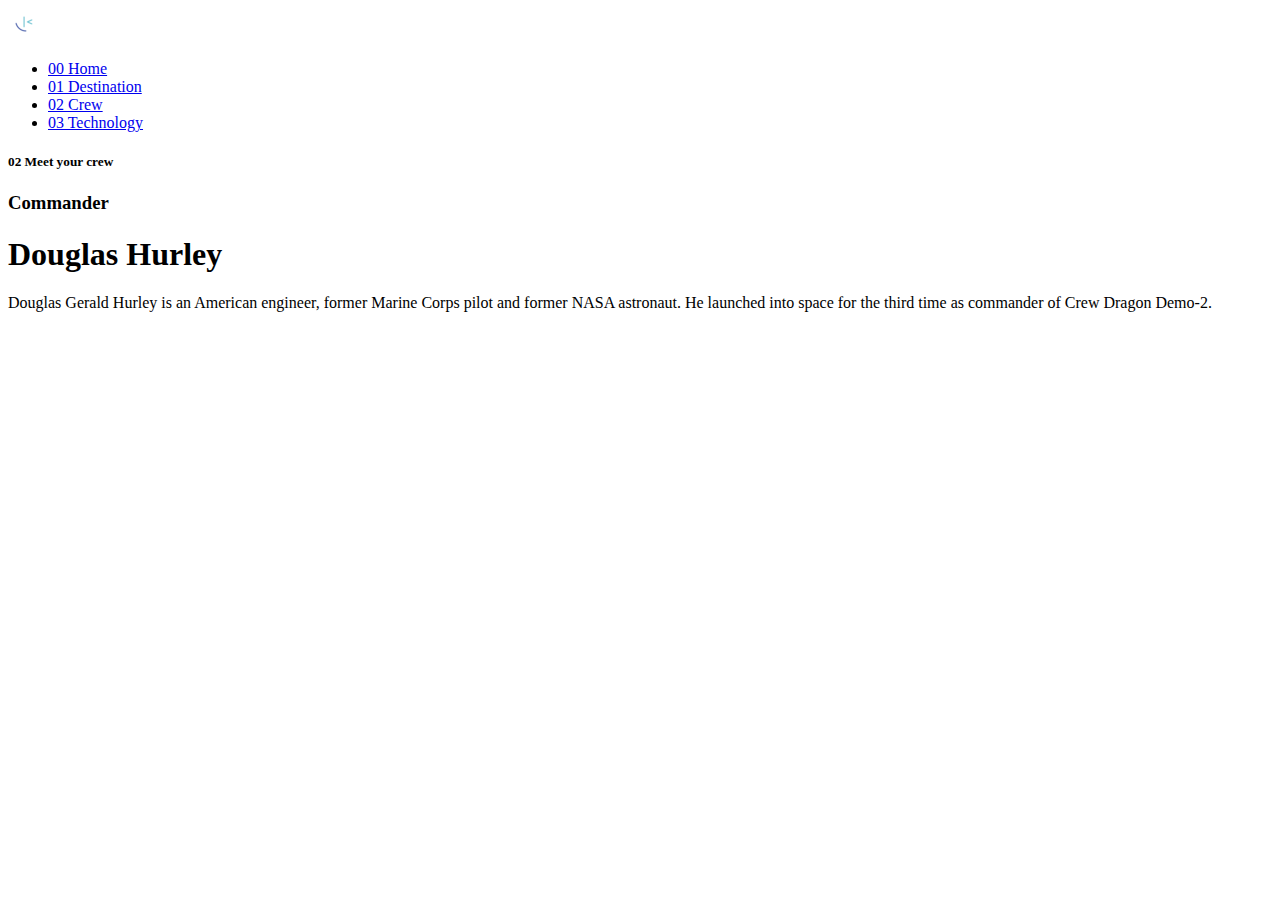
==== crew-commander.html @ bcd0311e "Committing some sass updates and html updates" ====
<!DOCTYPE html>
<html lang="en">
<head>
  <meta charset="UTF-8">
  <meta name="viewport" content="width=device-width, initial-scale=1.0">

  <link rel="icon" type="image/png" sizes="32x32" href="./assets/favicon-32x32.png">
  
  <title>Frontend Mentor | Space tourism website</title>
</head>
<body>
  <header>
    <nav>
      <img src="assets\favicon-32x32.png" alt="logo">
      <ul>
        <li><a href="index.html">00 Home</a></li>
        <li><a href="destination-moon.html">01 Destination</a></li>
        <li><a href="crew-commander.html">02 Crew</a></li>
        <li><a href="technology-vehicle.html">03 Technology</a></li>
      </ul>
    </nav>
  </header>
  <main>
  <h5>02 Meet your crew</h5>

  <h3>Commander</h3>
  <h1>Douglas Hurley</h1>

 <p>Douglas Gerald Hurley is an American engineer, former Marine Corps pilot 
  and former NASA astronaut. He launched into space for the third time as 
  commander of Crew Dragon Demo-2.</p> 
  <div class="mode" id="mode">
  <span></span> <span></span> <span></span> <span></span>
</div>
</main>
</body>
</html>
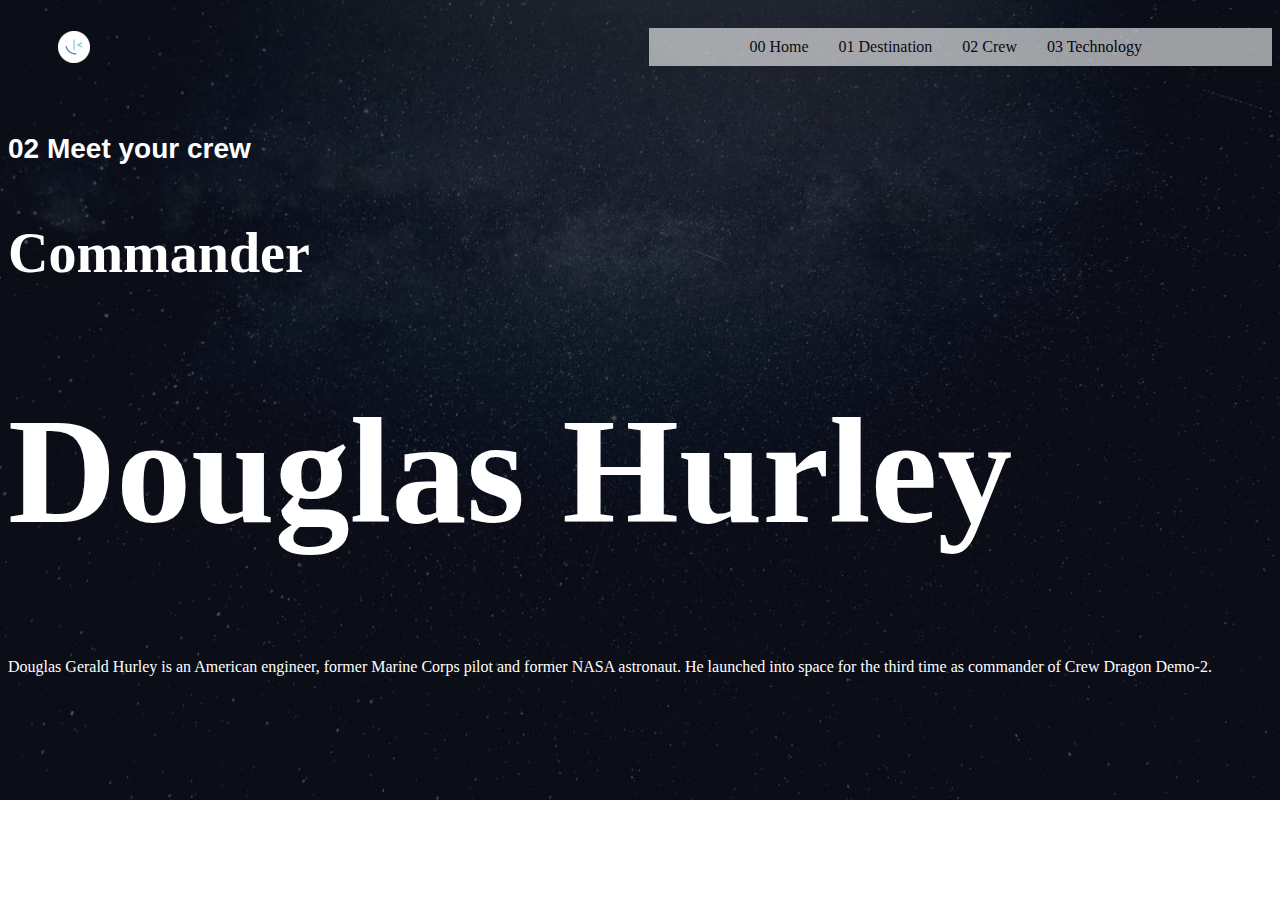
==== commit d46e74e5: "Committing some sass updates and html updates" ====
--- a/crew-commander.html
+++ b/crew-commander.html
@@ -5,7 +5,7 @@
   <meta name="viewport" content="width=device-width, initial-scale=1.0">
 
   <link rel="icon" type="image/png" sizes="32x32" href="./assets/favicon-32x32.png">
-  
+  <link rel="stylesheet" href="styles\destination.css">
   <title>Frontend Mentor | Space tourism website</title>
 </head>
 <body>
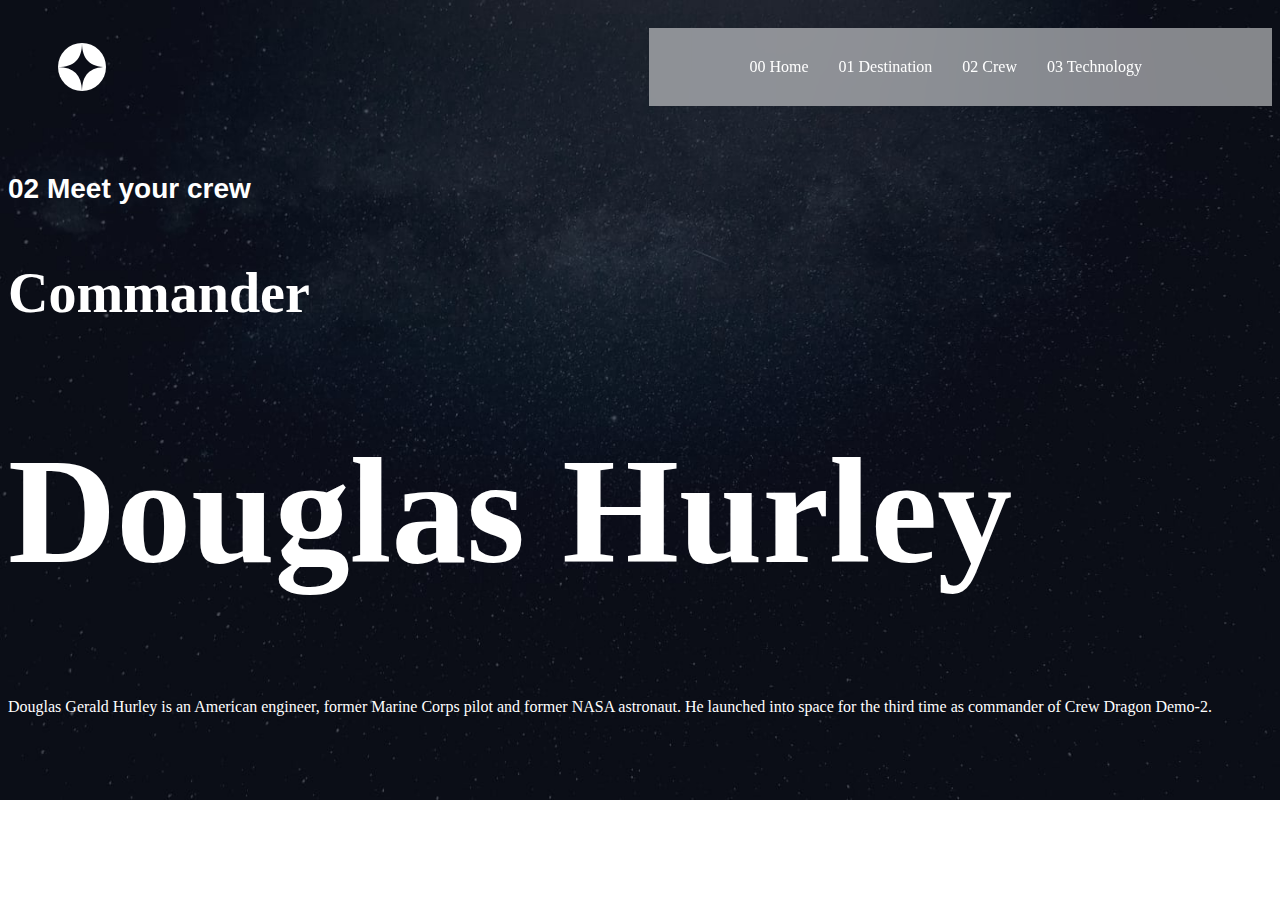
==== commit 872df99e: "Made some updates to the html  and the destination sass file" ====
--- a/crew-commander.html
+++ b/crew-commander.html
@@ -11,7 +11,7 @@
 <body>
   <header>
     <nav>
-      <img src="assets\favicon-32x32.png" alt="logo">
+      <img src="./assets/shared/logo.svg" alt="logo">
       <ul>
         <li><a href="index.html">00 Home</a></li>
         <li><a href="destination-moon.html">01 Destination</a></li>
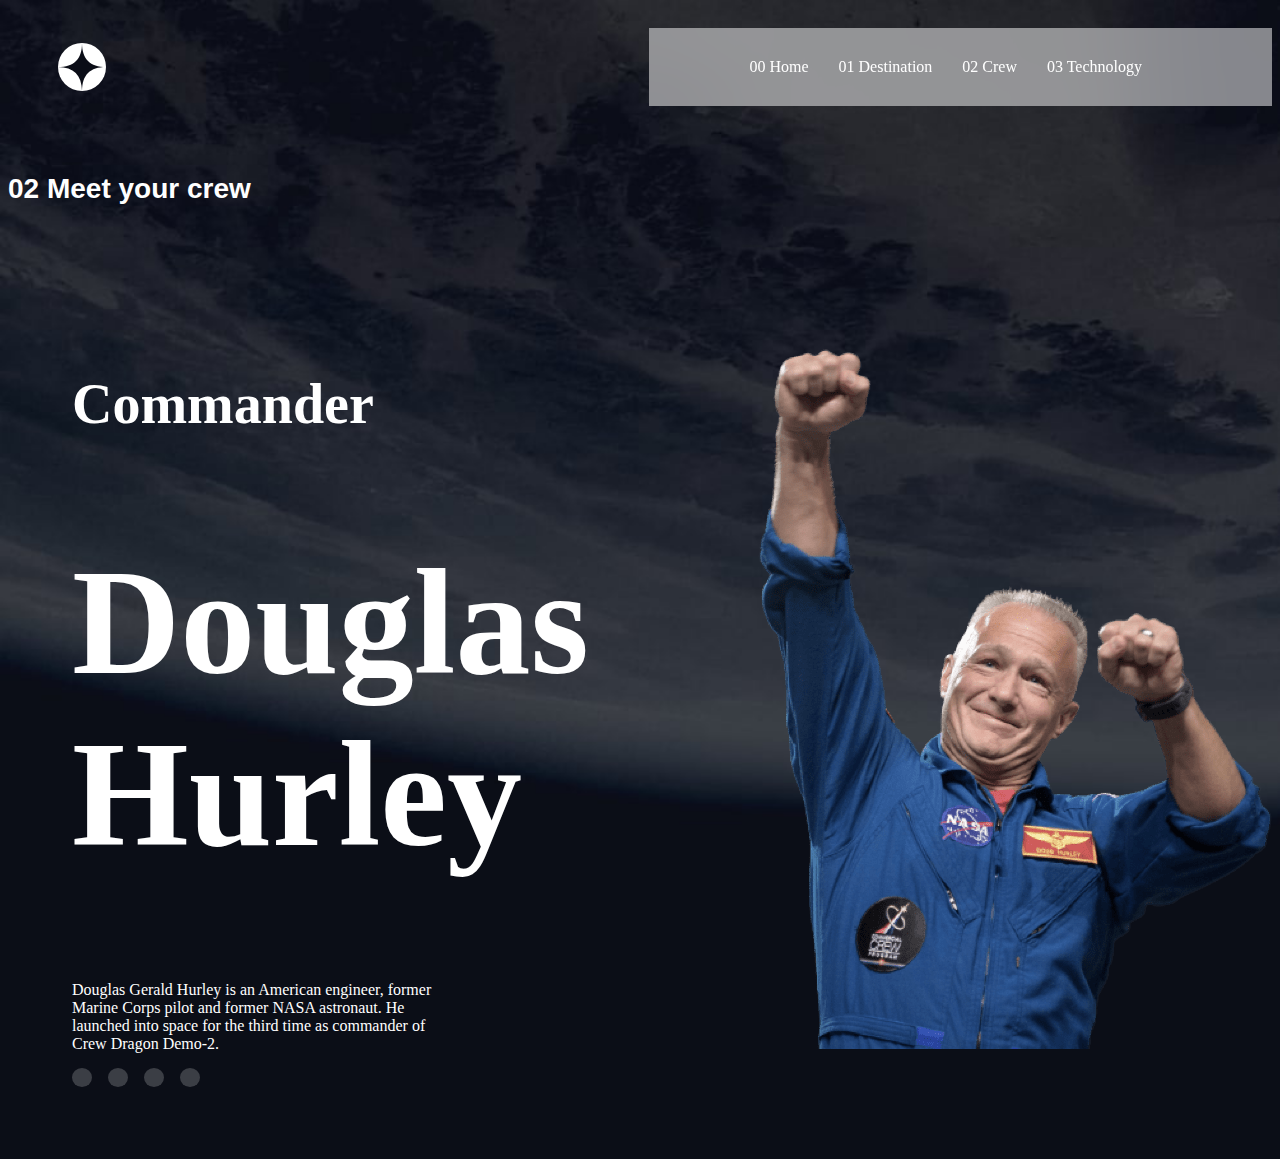
==== commit 5fef3ee5: "adding mobile and tablet responsiveness" ====
--- a/crew-commander.html
+++ b/crew-commander.html
@@ -5,7 +5,7 @@
   <meta name="viewport" content="width=device-width, initial-scale=1.0">
 
   <link rel="icon" type="image/png" sizes="32x32" href="./assets/favicon-32x32.png">
-  <link rel="stylesheet" href="styles\destination.css">
+  <link rel="stylesheet" href="styles\crew.css">
   <title>Frontend Mentor | Space tourism website</title>
 </head>
 <body>
@@ -23,6 +23,11 @@
   <main>
   <h5>02 Meet your crew</h5>
 
+<div class="overall">
+  <div class="crew">
+    <img src="assets/crew/image-douglas-hurley.png" alt="Douglas">
+  </div>
+  <div class="content">
   <h3>Commander</h3>
   <h1>Douglas Hurley</h1>
 
@@ -30,7 +35,9 @@
   and former NASA astronaut. He launched into space for the third time as 
   commander of Crew Dragon Demo-2.</p> 
   <div class="mode" id="mode">
-  <span></span> <span></span> <span></span> <span></span>
+  <span><a title="Commander" href="crew-commander.html"></a></span> <span><a title="Specialist" href="crew-specialist.html"></a></span> <span><a title="Pilot" href="crew-pilot.html"></a></span> <span><a title="Engineer" href="crew-engineer.html"></a></span>
+</div>
+</div>
 </div>
 </main>
 </body>
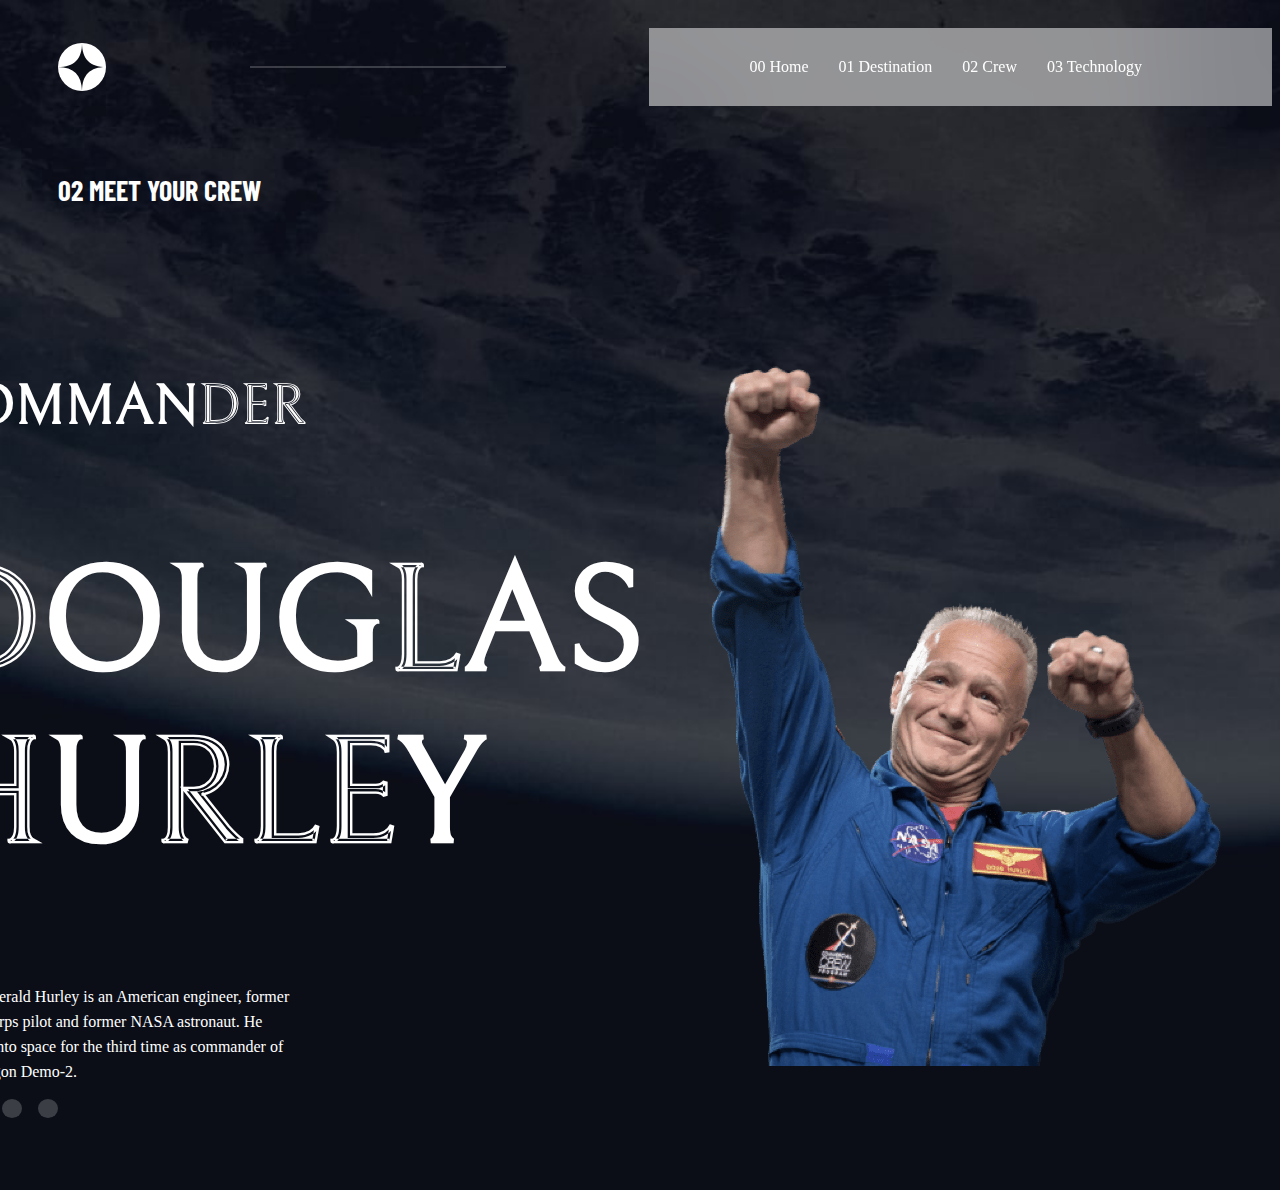
==== commit 0903ca85: "Made some updates to the html  and the destination sass file" ====
--- a/crew-commander.html
+++ b/crew-commander.html
@@ -3,7 +3,9 @@
 <head>
   <meta charset="UTF-8">
   <meta name="viewport" content="width=device-width, initial-scale=1.0">
-
+  <link rel="preconnect" href="https://fonts.googleapis.com">
+  <link rel="preconnect" href="https://fonts.gstatic.com" crossorigin>
+  <link href="https://fonts.googleapis.com/css2?family=Barlow+Condensed&family=Bellefair&display=swap" rel="stylesheet">
   <link rel="icon" type="image/png" sizes="32x32" href="./assets/favicon-32x32.png">
   <link rel="stylesheet" href="styles\crew.css">
   <title>Frontend Mentor | Space tourism website</title>
@@ -12,6 +14,7 @@
   <header>
     <nav>
       <img src="./assets/shared/logo.svg" alt="logo">
+      <hr>
       <ul>
         <li><a href="index.html">00 Home</a></li>
         <li><a href="destination-moon.html">01 Destination</a></li>
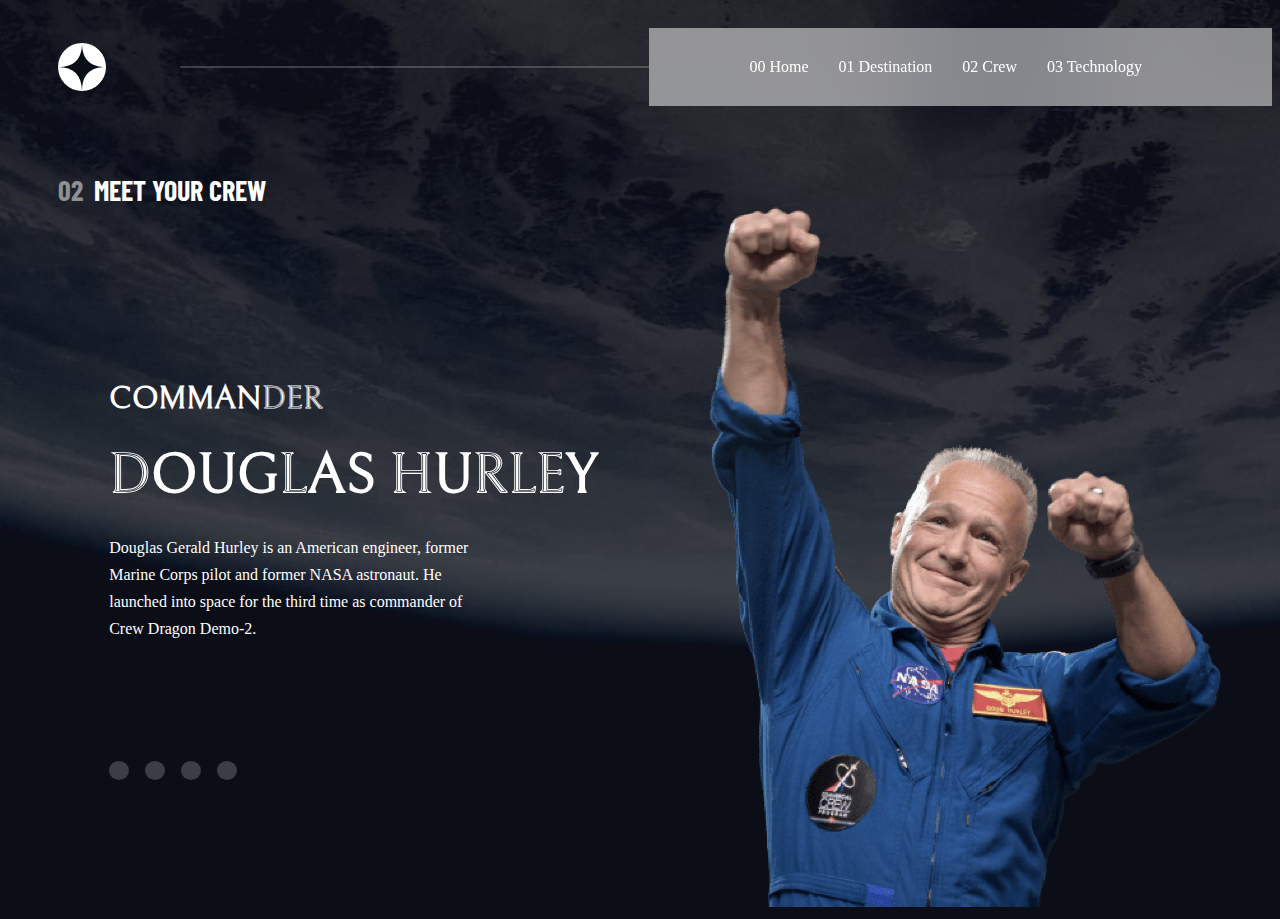
==== commit 94f9625a: "updates for pc responsivesess" ====
--- a/crew-commander.html
+++ b/crew-commander.html
@@ -24,21 +24,21 @@
     </nav>
   </header>
   <main>
-  <h5>02 Meet your crew</h5>
+  <h5><span>02</span> Meet your crew</h5>
 
 <div class="overall">
   <div class="crew">
     <img src="assets/crew/image-douglas-hurley.png" alt="Douglas">
   </div>
-  <div class="content">
-  <h3>Commander</h3>
-  <h1>Douglas Hurley</h1>
+  <div id="content" class="content">
+  <h4>Commander</h4>
+  <h3>Douglas Hurley</h3>
 
  <p>Douglas Gerald Hurley is an American engineer, former Marine Corps pilot 
   and former NASA astronaut. He launched into space for the third time as 
   commander of Crew Dragon Demo-2.</p> 
   <div class="mode" id="mode">
-  <span><a title="Commander" href="crew-commander.html"></a></span> <span><a title="Specialist" href="crew-specialist.html"></a></span> <span><a title="Pilot" href="crew-pilot.html"></a></span> <span><a title="Engineer" href="crew-engineer.html"></a></span>
+  <span><a title="Commander" href="crew-commander.html#content"></a></span> <span><a title="Specialist" href="crew-specialist.html#content"></a></span> <span><a title="Pilot" href="crew-pilot.html#content"></a></span> <span><a title="Engineer" href="crew-engineer.html#content"></a></span>
 </div>
 </div>
 </div>
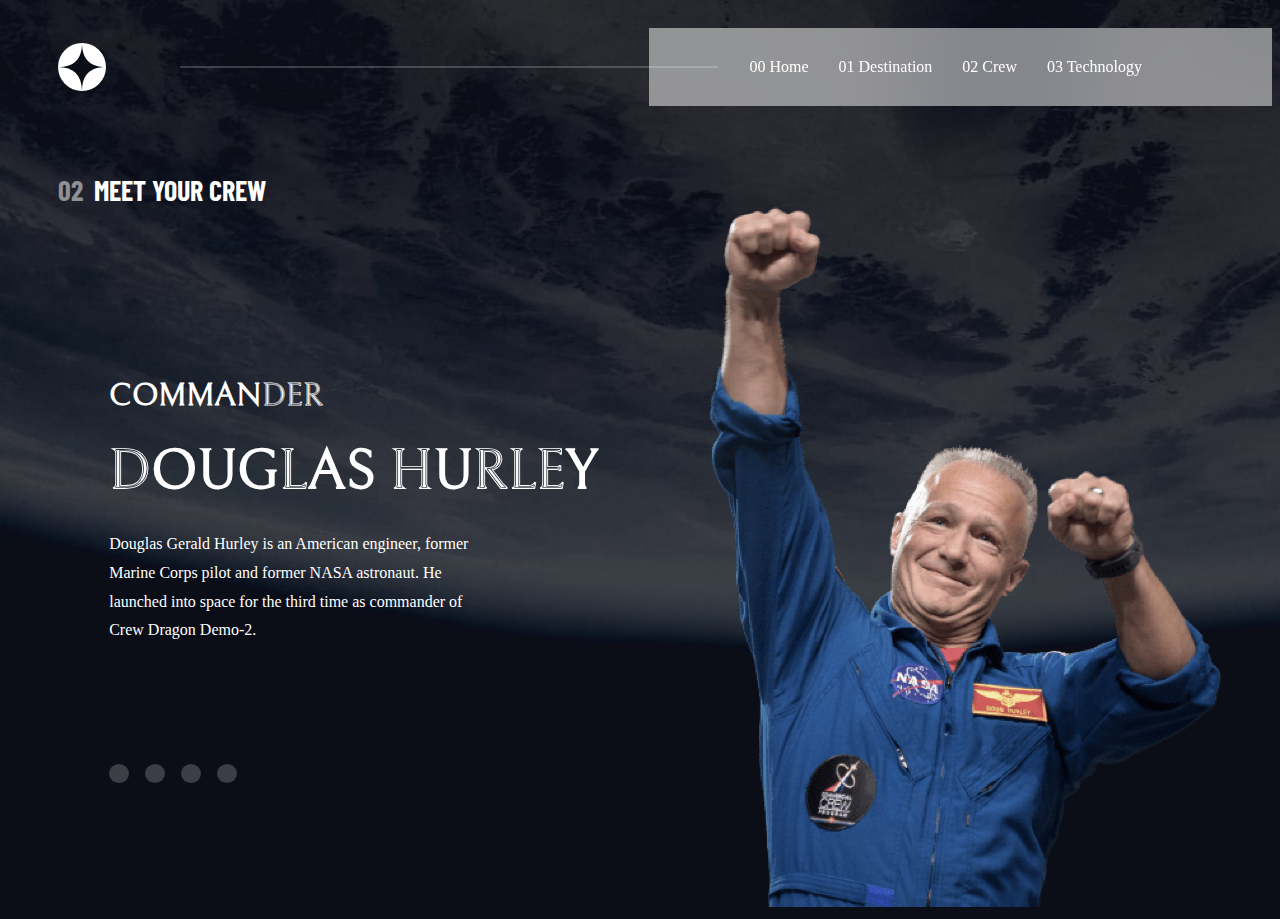
==== commit eb6567ba: "updates for mobile and tablet responsiveness" ====
--- a/crew-commander.html
+++ b/crew-commander.html
@@ -31,12 +31,14 @@
     <img src="assets/crew/image-douglas-hurley.png" alt="Douglas">
   </div>
   <div id="content" class="content">
+    <div>
   <h4>Commander</h4>
   <h3>Douglas Hurley</h3>
 
  <p>Douglas Gerald Hurley is an American engineer, former Marine Corps pilot 
   and former NASA astronaut. He launched into space for the third time as 
-  commander of Crew Dragon Demo-2.</p> 
+  commander of Crew Dragon Demo-2.</p>
+</div> 
   <div class="mode" id="mode">
   <span><a title="Commander" href="crew-commander.html#content"></a></span> <span><a title="Specialist" href="crew-specialist.html#content"></a></span> <span><a title="Pilot" href="crew-pilot.html#content"></a></span> <span><a title="Engineer" href="crew-engineer.html#content"></a></span>
 </div>
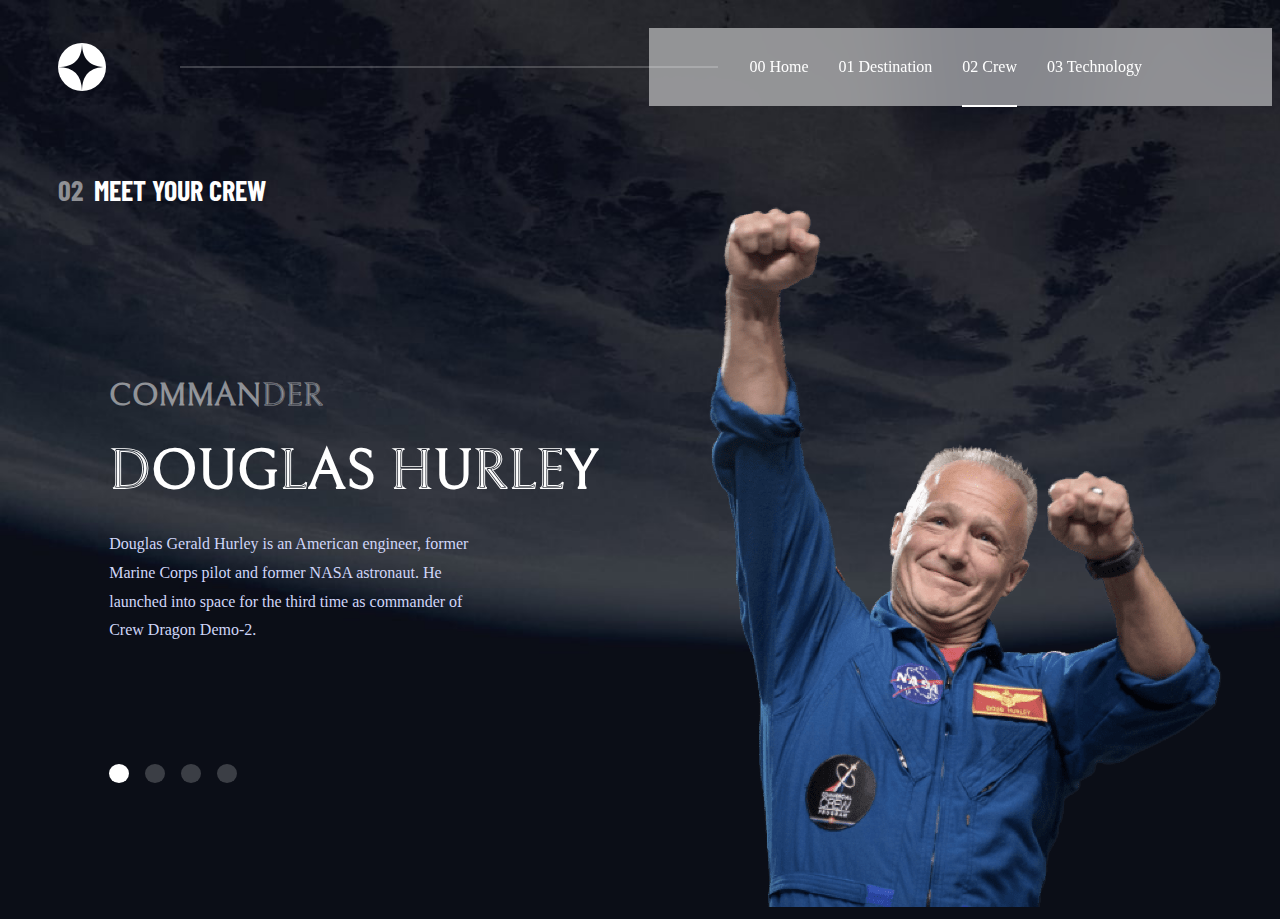
==== commit 673355d7: "updates for mobile responsiveness and hamburger menu" ====
--- a/crew-commander.html
+++ b/crew-commander.html
@@ -15,10 +15,12 @@
     <nav>
       <img src="./assets/shared/logo.svg" alt="logo">
       <hr>
-      <ul>
+      <a id="hamburger" ><img src="./assets/shared/icon-hamburger.svg" alt="icon"></a>
+      <ul class="options">
+        <li><a id="icon-close"><img src="./assets/shared/icon-close.svg" alt="icon"></a></li>
         <li><a href="index.html">00 Home</a></li>
         <li><a href="destination-moon.html">01 Destination</a></li>
-        <li><a href="crew-commander.html">02 Crew</a></li>
+        <li><a class="active" href="crew-commander.html">02 Crew</a></li>
         <li><a href="technology-vehicle.html">03 Technology</a></li>
       </ul>
     </nav>
@@ -40,10 +42,17 @@
   commander of Crew Dragon Demo-2.</p>
 </div> 
   <div class="mode" id="mode">
-  <span><a title="Commander" href="crew-commander.html#content"></a></span> <span><a title="Specialist" href="crew-specialist.html#content"></a></span> <span><a title="Pilot" href="crew-pilot.html#content"></a></span> <span><a title="Engineer" href="crew-engineer.html#content"></a></span>
+  <span><a title="Commander"  class="active" href="crew-commander.html#content"></a></span> 
+  <span><a title="Specialist" href="crew-specialist.html#content"></a></span> 
+  <span><a title="Pilot" href="crew-pilot.html#content"></a></span> 
+  <span><a title="Engineer" href="crew-engineer.html#content"></a></span>
 </div>
 </div>
 </div>
 </main>
+<!-- Script link for hamburger option -->
+<script src="./js/nav.js"></script>
+<!-- Script for jquery -->
+<script src="https://code.jquery.com/jquery-3.7.0.js" integrity="sha256-JlqSTELeR4TLqP0OG9dxM7yDPqX1ox/HfgiSLBj8+kM=" crossorigin="anonymous"></script>
 </body>
 </html>